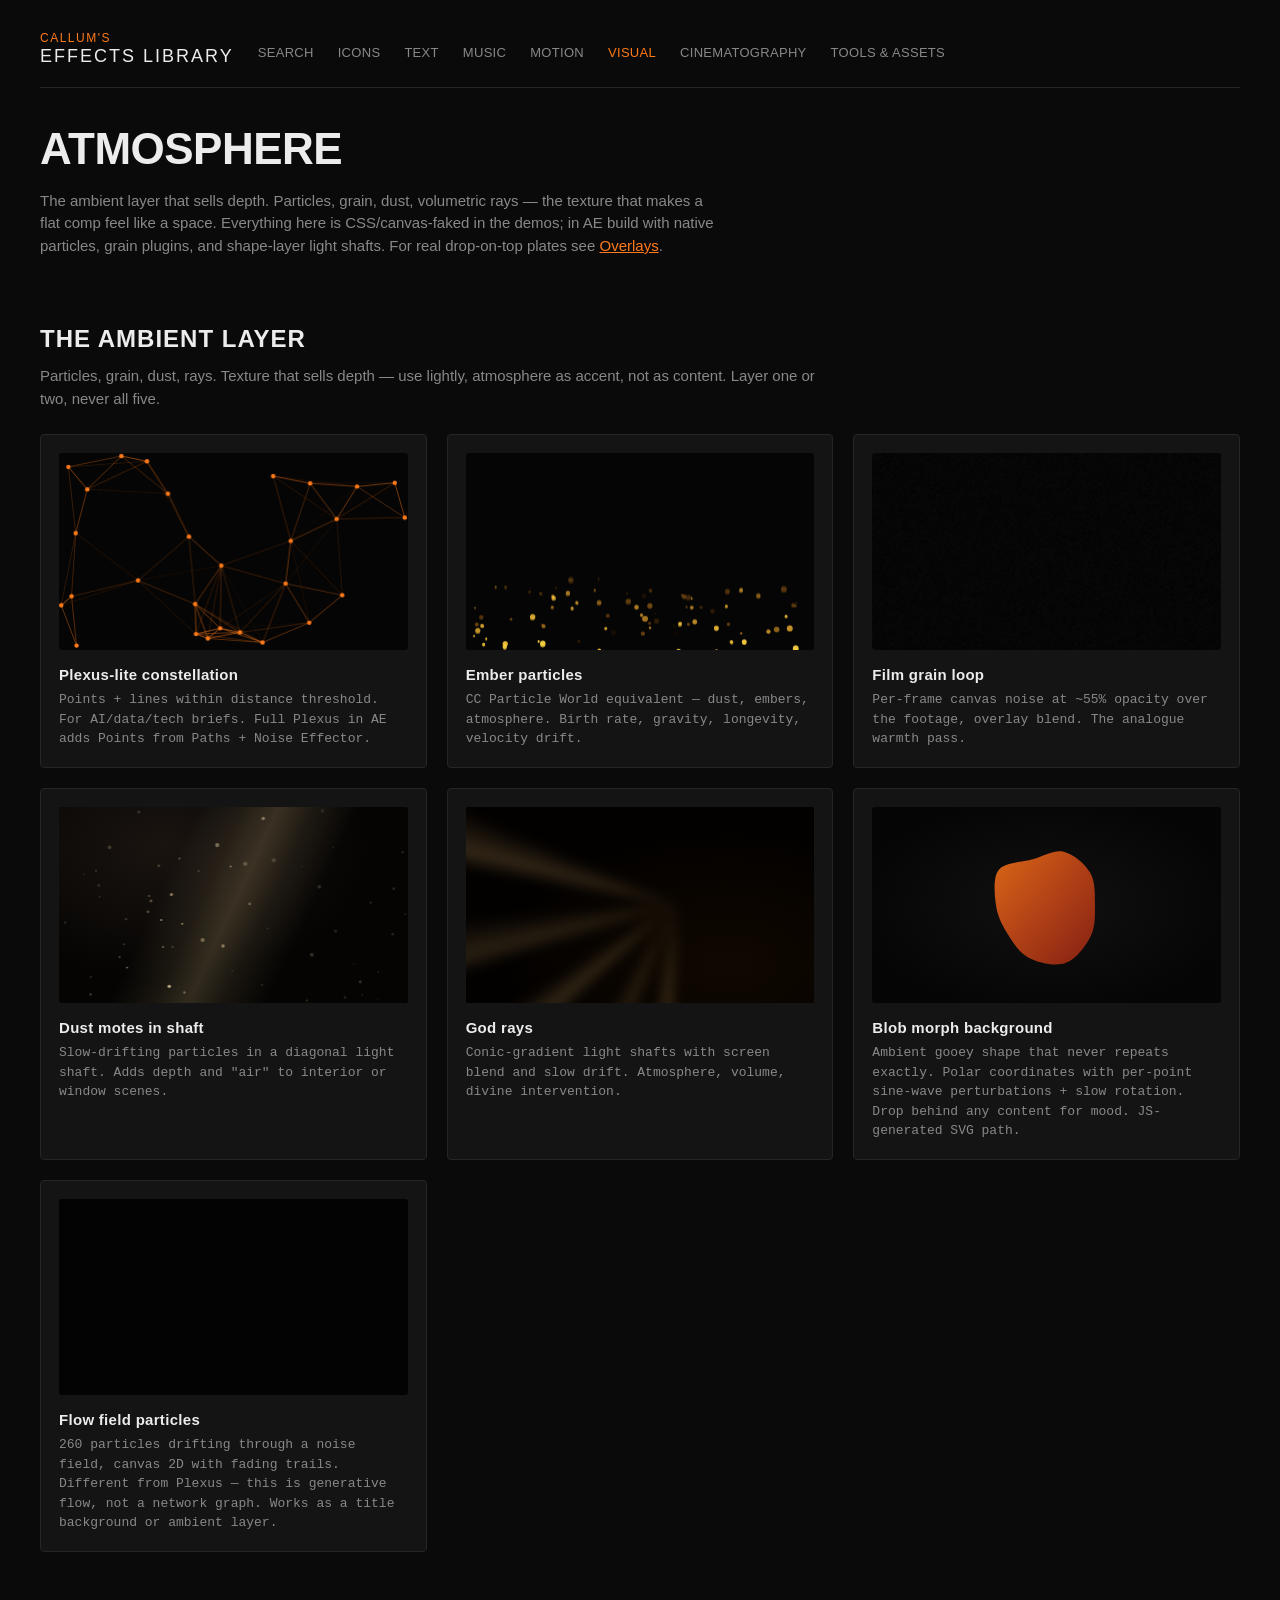
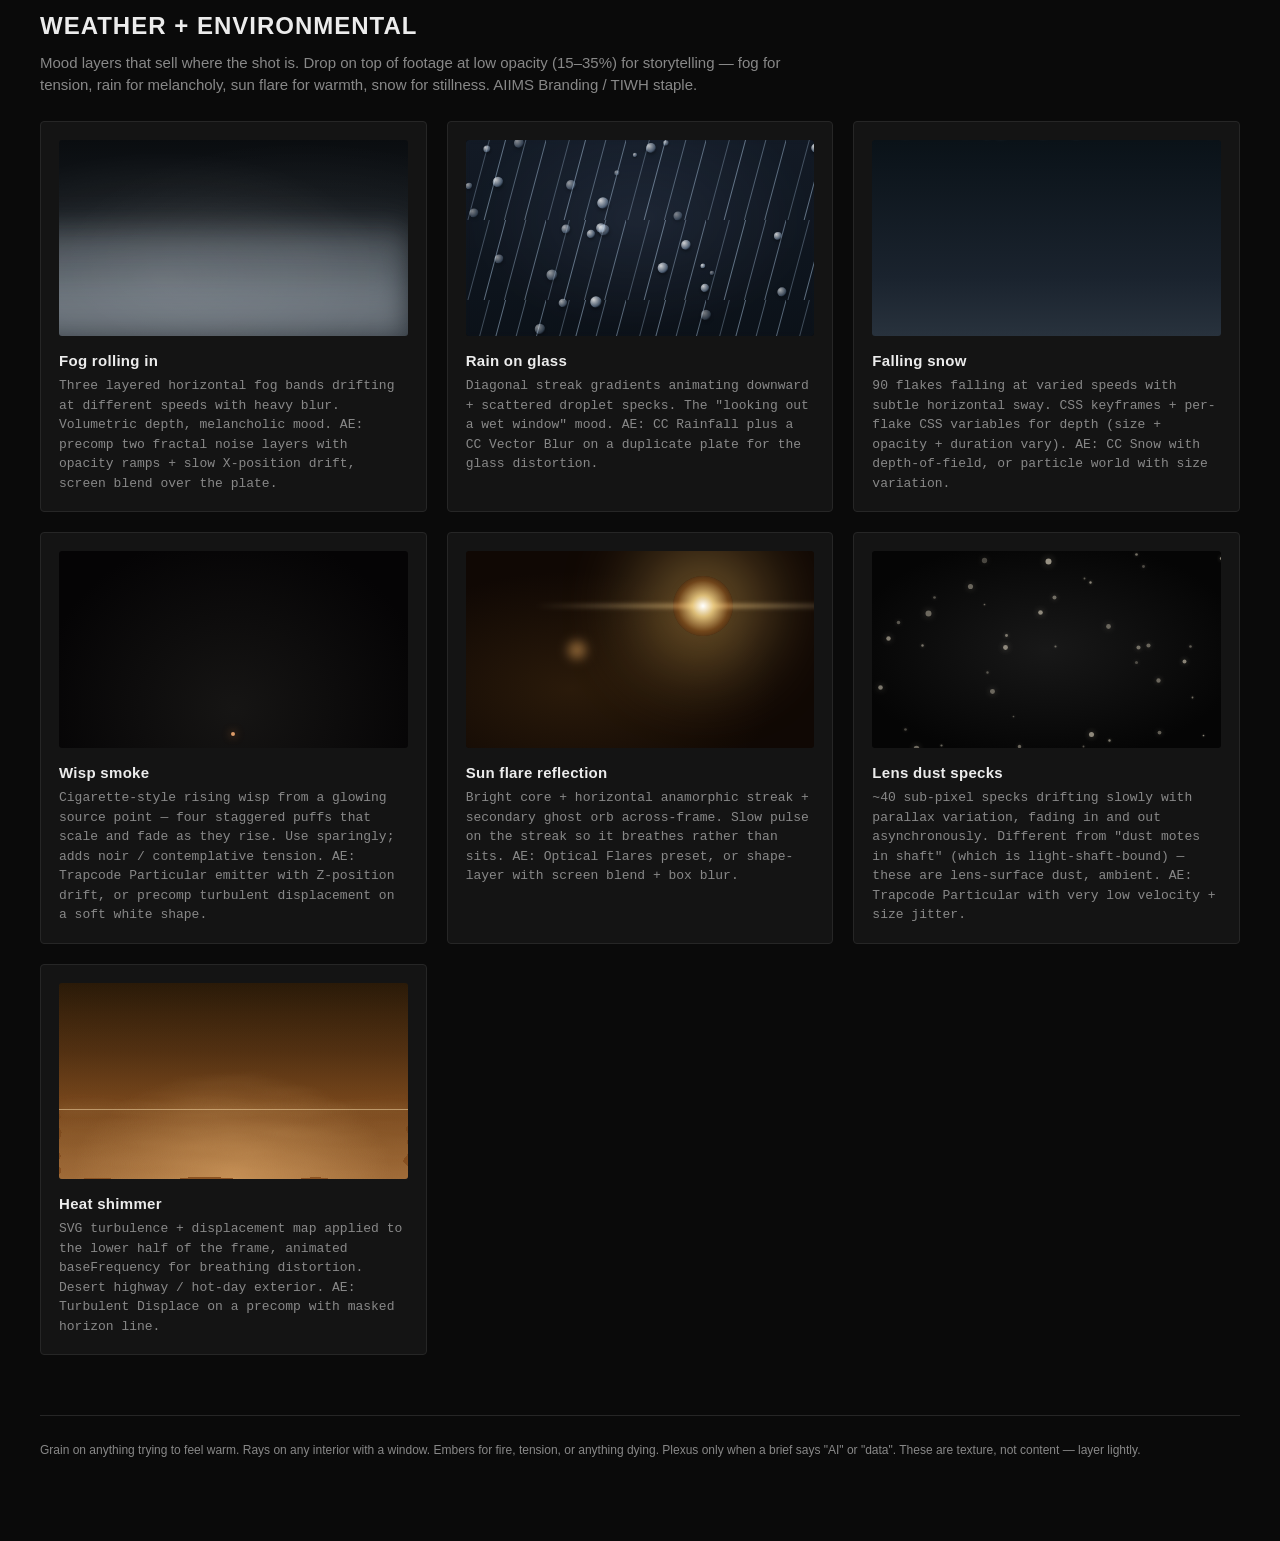
==== atmosphere.html @ 7ee7b4f2 "Initial commit: canonical reference deck HTMLs + assets for public preview" ====
<!doctype html>
<html lang="en-GB">
<head>
<meta charset="utf-8" />
<meta name="viewport" content="width=device-width, initial-scale=1" />
<title>Atmosphere · Callum's Effects Library</title>
<style>
  :root {
    --bg: #0a0a0a;
    --card: #141414;
    --border: #262626;
    --border-hover: #3a3a3a;
    --text: #ececec;
    --muted: #888;
    --accent: #ff7a1a;
    --display: 'Impact', 'Haettenschweiler', 'Arial Narrow Bold', sans-serif;
    --mono: 'SF Mono', Menlo, Consolas, monospace;
  }
  * { box-sizing: border-box; }
  html, body { margin: 0; padding: 0; background: var(--bg); color: var(--text); }
  body {
    font-family: -apple-system, BlinkMacSystemFont, 'Segoe UI', Roboto, Helvetica, Arial, sans-serif;
    font-size: 15px;
    line-height: 1.5;
    -webkit-font-smoothing: antialiased;
    padding: 32px 40px 80px;
    max-width: 1480px;
    margin: 0 auto;
  }

  .topnav {
    display: flex; align-items: flex-end; gap: 24px;
    padding-bottom: 20px; border-bottom: 1px solid var(--border);
    margin-bottom: 28px; flex-wrap: wrap;
  }
  .topnav .brand {
    font-family: var(--display); font-size: 18px;
    letter-spacing: 2px; text-transform: uppercase;
    color: var(--text); text-decoration: none; white-space: nowrap;
    display: inline-block; line-height: 1.1;
  }
  .topnav .brand .brand-top {
    display: block; font-size: 12px; letter-spacing: 1.5px;
    color: var(--accent); margin-bottom: 2px;
  }
  .topnav .brand:hover { color: var(--accent); }
  .topnav nav {
    display: flex; gap: 20px; font-size: 13px;
    letter-spacing: 0.3px; text-transform: uppercase; flex-wrap: wrap;
  }
  .topnav nav a { color: var(--muted); text-decoration: none; transition: color 120ms; }
  .topnav nav a:hover { color: var(--text); }
  .topnav nav a.current { color: var(--accent); }

  header.page-header {
    padding-bottom: 24px; margin-bottom: 40px;
  }
  header.page-header h1 {
    font-family: var(--display); font-size: 44px;
    margin: 0 0 8px; letter-spacing: -0.5px; text-transform: uppercase;
  }
  header.page-header p { margin: 0; color: var(--muted); max-width: 680px; }

  section { margin-bottom: 56px; }
  section h2 {
    font-family: var(--display); font-size: 24px;
    text-transform: uppercase; letter-spacing: 1px; margin: 0 0 8px;
  }
  section > p.intro { color: var(--muted); max-width: 780px; margin: 0 0 24px; }

  .grid {
    display: grid;
    grid-template-columns: repeat(auto-fill, minmax(340px, 1fr));
    gap: 20px;
  }
  .demo {
    background: var(--card); border: 1px solid var(--border);
    border-radius: 4px; padding: 18px;
    cursor: pointer; transition: border-color 120ms, transform 120ms;
    position: relative;
  }
  .demo:hover { border-color: var(--border-hover); }
  .demo:active { transform: translateY(1px); }
  .stage {
    aspect-ratio: 16 / 9; background: #050505; border-radius: 3px;
    position: relative; overflow: hidden; margin-bottom: 14px;
    display: flex; align-items: center; justify-content: center;
    user-select: none; -webkit-user-select: none;
  }
  .demo h3 { margin: 0 0 4px; font-size: 15px; font-weight: 600; letter-spacing: 0.3px; }
  .demo p.caption {
    margin: 0; color: var(--muted); font-size: 13px;
    font-family: var(--mono); line-height: 1.5;
  }
  .replay-hint {
    position: absolute; top: 12px; right: 14px;
    font-size: 10px; color: var(--muted); text-transform: uppercase;
    letter-spacing: 1px; opacity: 0; transition: opacity 160ms;
  }
  .replay-hint::before { content: 'hover to loop'; }
  .demo:hover .replay-hint { opacity: 1; }
  .demo:fullscreen .replay-hint {
    opacity: 0.85;
    top: 28px; right: 32px;
    font-size: 13px;
  }
  .demo:fullscreen .replay-hint::before { content: 'click to play · esc to close'; }

  /* ============================================ */
  /* Atmosphere — particles, weather, light       */
  /* ============================================ */
  .fx-plexus .stage,
  .fx-embers .stage { background: #050505; }

  .fx-plexus canvas,
  .fx-embers canvas {
    width: 100%; height: 100%;
    display: block;
  }

  /* Film grain — canvas noise loop */
  .fx-grain .stage { background: #050505; }
  .fx-grain .plate {
    position: absolute; inset: 0;
    background-image: url('images/portrait-moody.png');
    background-size: cover;
    background-position: center;
  }
  .fx-grain canvas {
    position: absolute; inset: 0;
    width: 100%; height: 100%;
    mix-blend-mode: overlay;
    opacity: 0.55;
    pointer-events: none;
  }

  /* Dust motes in shaft */
  .fx-motes .stage { background: #040404; }
  .fx-motes .plate {
    position: absolute; inset: 0;
    background: radial-gradient(ellipse at 30% 20%, #1a1410 0%, #050403 60%);
  }
  .fx-motes .shaft {
    position: absolute; inset: 0;
    background: linear-gradient(115deg,
      transparent 32%,
      rgba(255, 220, 150, 0.08) 42%,
      rgba(255, 220, 150, 0.18) 50%,
      rgba(255, 220, 150, 0.08) 58%,
      transparent 68%);
    mix-blend-mode: screen;
    pointer-events: none;
  }
  .fx-motes canvas {
    position: absolute; inset: 0;
    width: 100%; height: 100%;
    pointer-events: none;
  }

  /* God rays — rotating light shafts */
  .fx-rays .stage { background: #030303; }
  .fx-rays .plate {
    position: absolute; inset: 0;
    background:
      radial-gradient(ellipse at 75% 80%, #100800 0%, #030100 60%),
      #030100;
  }
  .fx-rays .rays {
    position: absolute;
    left: -30%; top: -60%;
    width: 180%; height: 220%;
    background: conic-gradient(from 180deg at 50% 50%,
      transparent 0deg,
      rgba(255, 200, 120, 0.22) 4deg,
      transparent 10deg,
      transparent 20deg,
      rgba(255, 200, 120, 0.14) 24deg,
      transparent 32deg,
      transparent 46deg,
      rgba(255, 200, 120, 0.20) 50deg,
      transparent 58deg,
      transparent 72deg,
      rgba(255, 200, 120, 0.16) 76deg,
      transparent 86deg,
      transparent 100deg,
      rgba(255, 200, 120, 0.20) 104deg,
      transparent 114deg,
      transparent 360deg);
    mix-blend-mode: screen;
    filter: blur(6px);
    animation: rays-drift 14s linear infinite;
    transform-origin: 50% 50%;
  }
  @keyframes rays-drift {
    0%   { transform: rotate(0deg); }
    100% { transform: rotate(6deg); }
  }

  footer {
    margin-top: 60px; padding-top: 24px;
    border-top: 1px solid var(--border);
    color: var(--muted); font-size: 12px; line-height: 1.7;
  }
  footer code { background: var(--card); padding: 1px 6px; border-radius: 2px; color: var(--accent); }

  @media (max-width: 640px) {
    body { padding: 20px 16px 60px; }
    header.page-header h1 { font-size: 32px; }
    .grid { grid-template-columns: 1fr; }
  }

  /* ============================================ */
  /* Fullscreen view — click a tile to expand     */
  /* ============================================ */
  .demo:fullscreen {
    width: 100vw; height: 100vh;
    padding: 48px 64px;
    background: var(--bg);
    border: none; border-radius: 0;
    display: flex; flex-direction: column;
    align-items: center; justify-content: center;
    gap: 32px;
    cursor: pointer;
  }
  .demo:fullscreen .stage {
    width: min(92vw, calc((100vh - 220px) * 16 / 9));
    aspect-ratio: 16 / 9;
    margin-bottom: 0;
    flex: none;
  }
  .demo:fullscreen h3 {
    font-size: 26px;
    text-align: center;
    margin: 0 0 8px;
  }
  .demo:fullscreen p.caption {
    text-align: center;
    max-width: 720px;
    font-size: 15px;
  }

  /* ============================================ */
  /* Blob morph ambient background                */
  /* ============================================ */
  .fx-blob .stage { background: radial-gradient(ellipse at center, #111 0%, #050505 80%); }
  .fx-blob .blob-svg { width: 80%; height: 80%; }
  .fx-blob .blob-fill {
    fill: url(#blobgrad);
    filter: blur(0.4px);
    animation: blob-rot 22s linear infinite;
    transform-origin: center;
  }
  @keyframes blob-rot { 0% { transform: rotate(0deg); } 100% { transform: rotate(360deg); } }

  /* ============================================ */
  /* Flow field particles                         */
  /* ============================================ */
  .fx-flow .stage { background: #030303; }
  .fx-flow canvas { width: 100%; height: 100%; display: block; }

  /* ============================================ */
  /* Weather + environmental — P2.13b expansion    */
  /* (2026-05-03)                                  */
  /* ============================================ */

  /* --- Fog rolling in ---------------------------------------- */
  .fx-fog .stage { background: linear-gradient(180deg, #0a0d10 0%, #1c2228 70%, #2a3138 100%); }
  .fx-fog .fog-plate {
    position: absolute; inset: 0;
    background:
      radial-gradient(ellipse at 30% 70%, rgba(255,255,255,0.10), transparent 65%),
      radial-gradient(ellipse at 70% 60%, rgba(255,255,255,0.06), transparent 70%);
    pointer-events: none;
  }
  .fx-fog .fog-band {
    position: absolute;
    left: -50%; right: -50%; height: 60%;
    bottom: 0;
    background: linear-gradient(180deg,
      transparent 0%,
      rgba(220, 230, 240, 0.16) 35%,
      rgba(220, 230, 240, 0.32) 65%,
      rgba(220, 230, 240, 0.40) 100%);
    filter: blur(14px);
    transform: translateX(-25%);
    pointer-events: none;
  }
  .fx-fog .fog-band.b2 {
    height: 40%;
    bottom: 18%;
    opacity: 0.55;
    background: linear-gradient(180deg,
      transparent 0%,
      rgba(180, 200, 215, 0.20) 50%,
      rgba(180, 200, 215, 0.30) 100%);
  }
  .fx-fog .fog-band.b3 {
    height: 28%;
    bottom: 38%;
    opacity: 0.32;
  }
  .fx-fog .fog-band     { animation: fog-drift  18s ease-in-out infinite alternate; }
  .fx-fog .fog-band.b2  { animation: fog-drift2 22s ease-in-out infinite alternate; }
  .fx-fog .fog-band.b3  { animation: fog-drift3 26s ease-in-out infinite alternate; }
  @keyframes fog-drift  { 0% { transform: translateX(-25%); } 100% { transform: translateX(15%); } }
  @keyframes fog-drift2 { 0% { transform: translateX( 10%); } 100% { transform: translateX(-30%); } }
  @keyframes fog-drift3 { 0% { transform: translateX(-15%); } 100% { transform: translateX(25%); } }

  /* --- Rain on glass ----------------------------------------- */
  .fx-rain .stage {
    background:
      radial-gradient(ellipse at 50% 40%, #1a1f2a 0%, #0a0d12 70%);
  }
  .fx-rain .rain-blur {
    position: absolute; inset: 0;
    background: linear-gradient(180deg, rgba(60, 90, 130, 0.18), rgba(20, 35, 50, 0.22));
    backdrop-filter: blur(2px);
    -webkit-backdrop-filter: blur(2px);
  }
  .fx-rain .streaks {
    position: absolute; inset: 0;
    background-image:
      linear-gradient(105deg, transparent 38%, rgba(180, 210, 240, 0.55) 39%, transparent 40%),
      linear-gradient(105deg, transparent 58%, rgba(180, 210, 240, 0.42) 59%, transparent 60%),
      linear-gradient(105deg, transparent 22%, rgba(180, 210, 240, 0.35) 23%, transparent 24%),
      linear-gradient(105deg, transparent 78%, rgba(180, 210, 240, 0.50) 79%, transparent 80%);
    background-size: 80px 80px;
    background-position: 0 0;
    opacity: 0.85;
    mix-blend-mode: screen;
    animation: rain-streaks 1.4s linear infinite;
  }
  @keyframes rain-streaks {
    0%   { background-position: 0 0, 25px 0, 60px 0, 95px 0; }
    100% { background-position: 80px 220px, 105px 220px, 140px 220px, 175px 220px; }
  }
  .fx-rain .droplets {
    position: absolute; inset: 0; pointer-events: none;
  }
  .fx-rain .droplets .d {
    position: absolute;
    width: 6px; height: 6px; border-radius: 50%;
    background: radial-gradient(circle at 30% 30%, rgba(255,255,255,0.85), rgba(170,200,235,0.4) 60%, transparent 75%);
    box-shadow: 0 1px 2px rgba(0,0,0,0.4);
  }

  /* --- Falling snow ------------------------------------------ */
  .fx-snow .stage {
    background: linear-gradient(180deg, #0a1218 0%, #1a232e 70%, #28323d 100%);
  }
  .fx-snow .snow-layer { position: absolute; inset: 0; pointer-events: none; }
  .fx-snow .flake {
    position: absolute; top: -6%;
    width: 6px; height: 6px; border-radius: 50%;
    background: rgba(255, 255, 255, 0.85);
    box-shadow: 0 0 4px rgba(255,255,255,0.5);
    animation: snow-fall var(--dur, 9s) linear infinite;
    animation-delay: var(--delay, 0s);
    left: var(--x, 50%);
    opacity: var(--op, 0.85);
    transform: scale(var(--sc, 1));
  }
  @keyframes snow-fall {
    0%   { transform: translate(0, -10vh) scale(var(--sc, 1)); }
    50%  { transform: translate(8px, 50vh) scale(var(--sc, 1)); }
    100% { transform: translate(-8px, 110vh) scale(var(--sc, 1)); }
  }

  /* --- Cigarette / wisp smoke -------------------------------- */
  .fx-smoke .stage {
    background: radial-gradient(ellipse at 50% 80%, #161514 0%, #050405 80%);
  }
  .fx-smoke .smoke-source {
    position: absolute;
    bottom: 6%; left: 50%;
    transform: translateX(-50%);
    width: 4px; height: 4px; border-radius: 50%;
    background: rgba(255, 180, 120, 0.85);
    box-shadow: 0 0 8px rgba(255, 140, 60, 0.7);
  }
  .fx-smoke .wisp {
    position: absolute;
    bottom: 8%; left: 50%;
    width: 28px; height: 60px;
    border-radius: 50%;
    background: radial-gradient(ellipse at 50% 60%, rgba(220, 220, 220, 0.45), rgba(220, 220, 220, 0.10) 60%, transparent 80%);
    transform-origin: 50% 100%;
    filter: blur(6px);
    opacity: 0;
  }
  .fx-smoke .wisp.w1 { animation: smoke-rise 6s ease-out infinite; }
  .fx-smoke .wisp.w2 { animation: smoke-rise 6s ease-out 1.2s infinite; }
  .fx-smoke .wisp.w3 { animation: smoke-rise 6s ease-out 2.4s infinite; }
  .fx-smoke .wisp.w4 { animation: smoke-rise 6s ease-out 3.8s infinite; }
  @keyframes smoke-rise {
    0%   { opacity: 0; transform: translate(-50%, 0) scale(0.4); }
    20%  { opacity: 0.8; transform: translate(-52%, -40px) scale(1.1); }
    50%  { opacity: 0.4; transform: translate(-44%, -120px) scale(1.9); }
    80%  { opacity: 0.12; transform: translate(-58%, -200px) scale(2.7); }
    100% { opacity: 0; transform: translate(-50%, -260px) scale(3.4); }
  }

  /* --- Sun flare reflection ---------------------------------- */
  .fx-flare .stage {
    background:
      radial-gradient(ellipse at 30% 70%, #2a1a0a 0%, #100804 60%),
      #050302;
  }
  .fx-flare .flare-core {
    position: absolute;
    top: 28%; left: 68%;
    width: 60px; height: 60px;
    border-radius: 50%;
    background: radial-gradient(circle, #fff 0%, rgba(255, 220, 140, 0.85) 25%, rgba(255, 160, 60, 0.4) 60%, transparent 100%);
    transform: translate(-50%, -50%);
    box-shadow: 0 0 80px 30px rgba(255, 200, 100, 0.45);
    animation: flare-pulse 5s ease-in-out infinite;
  }
  @keyframes flare-pulse {
    0%, 100% { transform: translate(-50%, -50%) scale(1); opacity: 0.95; }
    50%      { transform: translate(-50%, -50%) scale(1.15); opacity: 1; }
  }
  .fx-flare .flare-streak {
    position: absolute;
    top: 28%; left: 68%;
    width: 240%; height: 4px;
    background: linear-gradient(90deg, transparent 0%, rgba(255, 200, 130, 0) 30%, rgba(255, 220, 160, 0.6) 50%, rgba(255, 200, 130, 0) 70%, transparent 100%);
    transform: translate(-50%, -50%);
    filter: blur(2px);
    mix-blend-mode: screen;
    animation: flare-streak 5s ease-in-out infinite;
  }
  @keyframes flare-streak {
    0%, 100% { opacity: 0.65; transform: translate(-50%, -50%) scaleX(1); }
    50%      { opacity: 1;    transform: translate(-50%, -50%) scaleX(1.1); }
  }
  .fx-flare .flare-ghost {
    position: absolute;
    top: 50%; left: 32%;
    width: 28px; height: 28px;
    border-radius: 50%;
    background: radial-gradient(circle, rgba(255, 180, 100, 0.6), transparent 70%);
    transform: translate(-50%, -50%);
    filter: blur(4px);
    mix-blend-mode: screen;
  }

  /* --- Lens dust specks -------------------------------------- */
  .fx-dust .stage {
    background: radial-gradient(ellipse at 50% 50%, #181818 0%, #050505 80%);
  }
  .fx-dust .dust-layer { position: absolute; inset: 0; pointer-events: none; }
  .fx-dust .speck {
    position: absolute;
    width: 3px; height: 3px; border-radius: 50%;
    background: rgba(255, 245, 220, 0.65);
    box-shadow: 0 0 4px rgba(255, 245, 220, 0.4);
    top: var(--y, 50%); left: var(--x, 50%);
    animation: dust-drift var(--dur, 28s) linear infinite;
    animation-delay: var(--delay, 0s);
    opacity: var(--op, 0.7);
    transform: scale(var(--sc, 1));
  }
  @keyframes dust-drift {
    0%   { transform: translate(0, 0) scale(var(--sc, 1)); opacity: 0; }
    8%   { opacity: var(--op, 0.7); }
    50%  { transform: translate(var(--dx, 30px), var(--dy, -20px)) scale(var(--sc, 1)); }
    92%  { opacity: var(--op, 0.7); }
    100% { transform: translate(calc(var(--dx, 30px) * 2), calc(var(--dy, -20px) * 2)) scale(var(--sc, 1)); opacity: 0; }
  }

  /* --- Heat shimmer ------------------------------------------ */
  .fx-shimmer .stage {
    background:
      linear-gradient(180deg, #2a1a08 0%, #4a2c10 35%, #6e421a 60%, #8a5424 100%);
  }
  .fx-shimmer .heat-plate {
    position: absolute; inset: 0;
    background:
      radial-gradient(ellipse at 50% 100%, rgba(255, 200, 130, 0.40), transparent 65%),
      linear-gradient(180deg, rgba(255, 220, 160, 0) 30%, rgba(255, 220, 160, 0.18) 100%);
  }
  .fx-shimmer .horizon {
    position: absolute;
    bottom: 35%; left: 0; right: 0;
    height: 1px;
    background: rgba(255, 230, 180, 0.5);
    box-shadow: 0 0 8px rgba(255, 220, 140, 0.4);
  }
  .fx-shimmer .shimmer-band {
    position: absolute;
    bottom: 0; left: 0; right: 0;
    height: 60%;
    filter: url(#atm-shimmer-displace);
  }
  .fx-shimmer .ground {
    position: absolute; inset: 0;
    background:
      linear-gradient(180deg, transparent 0%, rgba(140, 80, 30, 0.35) 100%);
  }

/* === injected topnav css === */
/* Grouped-bucket topnav — dropdowns for MOTION / VISUAL / CINEMATOGRAPHY / TOOLS.
   Extends the existing .topnav base styles (which already define brand + link colours).
   Selectors scoped to .topnav nav .group — safe to inject into any page. */
.topnav nav { gap: 24px; }
.topnav nav .group { position: relative; padding-bottom: 12px; margin-bottom: -12px; }
.topnav nav .group .group-head {
  color: var(--muted); text-decoration: none; cursor: default;
  display: inline-block; padding: 4px 0;
  text-transform: uppercase; letter-spacing: 0.3px;
  font-weight: 500;
}
.topnav nav .group a.group-head { cursor: pointer; }
.topnav nav .group:hover .group-head,
.topnav nav .group:focus-within .group-head { color: var(--text); }
.topnav nav .group.current .group-head { color: var(--accent); }
/* Invisible bridge — covers the gap between group-head and dropdown so hover doesn't drop. */
.topnav nav .group::after {
  content: ''; position: absolute;
  top: 100%; left: -16px; right: -16px;
  height: 14px;
  pointer-events: auto;
}
.topnav nav .group .dropdown {
  position: absolute; top: calc(100% + 8px); left: -8px;
  background: var(--card); border: 1px solid var(--border);
  border-radius: 4px; padding: 6px 0;
  display: none; flex-direction: column; min-width: 180px;
  z-index: 100;
  box-shadow: 0 10px 30px rgba(0, 0, 0, 0.5);
}
.topnav nav .group:hover .dropdown,
.topnav nav .group:focus-within .dropdown { display: flex; }
/* Small buffer above the first dropdown item so the mouse can land softly. */
.topnav nav .group .dropdown::before {
  content: ''; position: absolute; top: -10px; left: 0; right: 0; height: 10px;
}
.topnav nav .group .dropdown a {
  padding: 8px 16px; color: var(--muted); text-decoration: none;
  transition: color 120ms, background 120ms;
  font-size: 12px; text-transform: uppercase; letter-spacing: 0.3px;
  white-space: nowrap;
}
.topnav nav .group .dropdown a:hover { color: var(--text); background: rgba(255, 122, 26, 0.06); }
.topnav nav .group .dropdown a.current { color: var(--accent); }
/* === end injected topnav css === */
</style>

  <script src="lib/lazy-media.js"></script>
  <script src="lib/favorites.js"></script>
  <script src="_solo.js" defer></script>
</head>
<body>

<div class="topnav">
  <a href="index.html" class="brand"><span class="brand-top">Callum's</span>Effects Library</a>
  <nav>
    <div class="group" data-group="search">
      <a href="search.html" class="group-head">Search</a>
    </div>

    <div class="group" data-group="icons">
      <a href="icons.html" class="group-head">Icons</a>
    </div>

    <div class="group" data-group="text">
      <a href="text.html" class="group-head">Text</a>
      <div class="dropdown">
        <a href="text.html" data-page="text">Text</a>
        <a href="lower-thirds.html" data-page="lower-thirds">Lower thirds</a>
        <a href="captions.html" data-page="captions">Captions</a>
      </div>
    </div>

    <div class="group" data-group="music">
      <a href="music.html" class="group-head">Music</a>
    </div>

    <div class="group" data-group="motion">
      <span class="group-head">Motion</span>
      <div class="dropdown">
        <a href="entrances.html" data-page="entrances">Entrances &amp; exits</a>
        <a href="mograph.html" data-page="mograph">Mograph</a>
        <a href="beats.html" data-page="beats">Beats</a>
        <a href="shapes.html" data-page="shapes">Shapes</a>
        <a href="logos.html" data-page="logos">Logos</a>
        <a href="ease-curves.html" data-page="ease-curves">Ease curves</a>
        <a href="speedometer.html" data-page="speedometer">Speedometer</a>
        <a href="scribbles.html" data-page="scribbles">Scribbles</a>
      </div>
    </div>

    <div class="group current" data-group="visual">
      <span class="group-head">Visual</span>
      <div class="dropdown">
        <a href="colours.html" data-page="colours">Colours</a>
        <a href="atmosphere.html" class="current" data-page="atmosphere">Atmosphere</a>
        <a href="overlays.html" data-page="overlays">Overlays</a>
        <a href="glitch.html" data-page="glitch">Glitch</a>
      </div>
    </div>

    <div class="group" data-group="cinematography">
      <span class="group-head">Cinematography</span>
      <div class="dropdown">
        <a href="camera-moves.html" data-page="camera-moves">Camera moves</a>
        <a href="transitions.html" data-page="transitions">Transitions</a>
        <a href="lens.html" data-page="lens">Lens</a>
      </div>
    </div>

    <div class="group" data-group="tools">
      <span class="group-head">Tools &amp; assets</span>
      <div class="dropdown">
        <a href="common-sfx.html" data-page="common-sfx">Common SFX</a>
        <a href="sound-fx.html" data-page="sound-fx">Sound FX (AI)</a>
        <a href="ai-toolchain.html" data-page="ai-toolchain">AI toolchain</a>
        <a href="templates.html" data-page="templates">Templates</a>
        <a href="shared-library/browser.html" data-page="browser">Shared library</a>
        <a href="shared-library/Mograph/preview.html" data-page="mograph-preview">Mograph preview</a>
        <a href="shared-library/Greenscreen/index.html" data-page="greenscreen">Greenscreen templates</a>
        <a href="file:///D:/AIIMS/LIGHT%20LEAKS/index.html" data-page="light-leaks-d">Light leaks (D:)</a>
      </div>
    </div>
  </nav>
</div>

<header class="page-header">
  <h1>Atmosphere</h1>
  <p>The ambient layer that sells depth. Particles, grain, dust, volumetric rays — the texture that makes a flat comp feel like a space. Everything here is CSS/canvas-faked in the demos; in AE build with native particles, grain plugins, and shape-layer light shafts. For real drop-on-top plates see <a href="overlays.html" style="color: var(--accent);">Overlays</a>.</p>
</header>

<section>
  <h2>The ambient layer</h2>
  <p class="intro">Particles, grain, dust, rays. Texture that sells depth — use lightly, atmosphere as accent, not as content. Layer one or two, never all five.</p>
  <div class="grid">

    <div class="demo fx-plexus" id="plexus-lite-constellation">
      <span class="replay-hint"></span>
      <div class="stage"><canvas id="plexus-canvas"></canvas></div>
      <h3>Plexus-lite constellation</h3>
      <p class="caption">Points + lines within distance threshold. For AI/data/tech briefs. Full Plexus in AE adds Points from Paths + Noise Effector.</p>
    </div>

    <div class="demo fx-embers" id="ember-particles">
      <span class="replay-hint"></span>
      <div class="stage"><canvas id="embers-canvas"></canvas></div>
      <h3>Ember particles</h3>
      <p class="caption">CC Particle World equivalent — dust, embers, atmosphere. Birth rate, gravity, longevity, velocity drift.</p>
    </div>

    <div class="demo fx-grain" id="grain">
      <span class="replay-hint"></span>
      <div class="stage">
        <div class="plate"></div>
        <canvas id="grain-canvas"></canvas>
      </div>
      <h3>Film grain loop</h3>
      <p class="caption">Per-frame canvas noise at ~55% opacity over the footage, overlay blend. The analogue warmth pass.</p>
    </div>

    <div class="demo fx-motes" id="dust-motes-in-shaft">
      <span class="replay-hint"></span>
      <div class="stage">
        <div class="plate"></div>
        <div class="shaft"></div>
        <canvas id="motes-canvas"></canvas>
      </div>
      <h3>Dust motes in shaft</h3>
      <p class="caption">Slow-drifting particles in a diagonal light shaft. Adds depth and "air" to interior or window scenes.</p>
    </div>

    <div class="demo fx-rays" id="god-rays">
      <span class="replay-hint"></span>
      <div class="stage">
        <div class="plate"></div>
        <div class="rays"></div>
      </div>
      <h3>God rays</h3>
      <p class="caption">Conic-gradient light shafts with screen blend and slow drift. Atmosphere, volume, divine intervention.</p>
    </div>

    <div class="demo fx-blob" id="blob-morph-background">
      <span class="replay-hint"></span>
      <div class="stage">
        <svg class="blob-svg" viewBox="0 0 200 200">
          <defs>
            <linearGradient id="blobgrad" x1="0%" y1="0%" x2="100%" y2="100%">
              <stop offset="0%" stop-color="#ff7a1a" stop-opacity="0.85"/>
              <stop offset="100%" stop-color="#ff3a1a" stop-opacity="0.5"/>
            </linearGradient>
          </defs>
          <path class="blob-fill" id="blob-path" d=""/>
        </svg>
      </div>
      <h3>Blob morph background</h3>
      <p class="caption">Ambient gooey shape that never repeats exactly. Polar coordinates with per-point sine-wave perturbations + slow rotation. Drop behind any content for mood. JS-generated SVG path.</p>
    </div>

    <div class="demo fx-flow" id="flow-field-particles">
      <span class="replay-hint"></span>
      <div class="stage"><canvas id="flow-canvas"></canvas></div>
      <h3>Flow field particles</h3>
      <p class="caption">260 particles drifting through a noise field, canvas 2D with fading trails. Different from Plexus — this is generative flow, not a network graph. Works as a title background or ambient layer.</p>
    </div>

  </div>
</section>

<section>
  <h2>Weather + environmental</h2>
  <p class="intro">Mood layers that sell where the shot is. Drop on top of footage at low opacity (15–35%) for storytelling — fog for tension, rain for melancholy, sun flare for warmth, snow for stillness. AIIMS Branding / TIWH staple.</p>
  <div class="grid">

    <div class="demo fx-fog" id="fog-rolling-in">
      <span class="replay-hint"></span>
      <div class="stage">
        <div class="fog-plate"></div>
        <div class="fog-band b3"></div>
        <div class="fog-band b2"></div>
        <div class="fog-band"></div>
      </div>
      <h3>Fog rolling in</h3>
      <p class="caption">Three layered horizontal fog bands drifting at different speeds with heavy blur. Volumetric depth, melancholic mood. AE: precomp two fractal noise layers with opacity ramps + slow X-position drift, screen blend over the plate.</p>
    </div>

    <div class="demo fx-rain" id="rain-on-glass">
      <span class="replay-hint"></span>
      <div class="stage">
        <div class="rain-blur"></div>
        <div class="streaks"></div>
        <div class="droplets" id="rain-droplets"></div>
      </div>
      <h3>Rain on glass</h3>
      <p class="caption">Diagonal streak gradients animating downward + scattered droplet specks. The "looking out a wet window" mood. AE: CC Rainfall plus a CC Vector Blur on a duplicate plate for the glass distortion.</p>
    </div>

    <div class="demo fx-snow" id="falling-snow">
      <span class="replay-hint"></span>
      <div class="stage">
        <div class="snow-layer" id="snow-layer"></div>
      </div>
      <h3>Falling snow</h3>
      <p class="caption">90 flakes falling at varied speeds with subtle horizontal sway. CSS keyframes + per-flake CSS variables for depth (size + opacity + duration vary). AE: CC Snow with depth-of-field, or particle world with size variation.</p>
    </div>

    <div class="demo fx-smoke" id="wisp-smoke">
      <span class="replay-hint"></span>
      <div class="stage">
        <div class="smoke-source"></div>
        <div class="wisp w1"></div>
        <div class="wisp w2"></div>
        <div class="wisp w3"></div>
        <div class="wisp w4"></div>
      </div>
      <h3>Wisp smoke</h3>
      <p class="caption">Cigarette-style rising wisp from a glowing source point — four staggered puffs that scale and fade as they rise. Use sparingly; adds noir / contemplative tension. AE: Trapcode Particular emitter with Z-position drift, or precomp turbulent displacement on a soft white shape.</p>
    </div>

    <div class="demo fx-flare" id="sun-flare-reflection">
      <span class="replay-hint"></span>
      <div class="stage">
        <div class="flare-streak"></div>
        <div class="flare-core"></div>
        <div class="flare-ghost"></div>
      </div>
      <h3>Sun flare reflection</h3>
      <p class="caption">Bright core + horizontal anamorphic streak + secondary ghost orb across-frame. Slow pulse on the streak so it breathes rather than sits. AE: Optical Flares preset, or shape-layer with screen blend + box blur.</p>
    </div>

    <div class="demo fx-dust" id="lens-dust">
      <span class="replay-hint"></span>
      <div class="stage">
        <div class="dust-layer" id="dust-layer"></div>
      </div>
      <h3>Lens dust specks</h3>
      <p class="caption">~40 sub-pixel specks drifting slowly with parallax variation, fading in and out asynchronously. Different from "dust motes in shaft" (which is light-shaft-bound) — these are lens-surface dust, ambient. AE: Trapcode Particular with very low velocity + size jitter.</p>
    </div>

    <div class="demo fx-shimmer" id="heat-shimmer">
      <span class="replay-hint"></span>
      <div class="stage">
        <svg width="0" height="0" style="position:absolute" aria-hidden="true">
          <defs>
            <filter id="atm-shimmer-displace" x="-20%" y="-20%" width="140%" height="140%">
              <feTurbulence type="fractalNoise" baseFrequency="0.012 0.06" numOctaves="2" seed="3" result="noise">
                <animate attributeName="baseFrequency" dur="6s" values="0.012 0.06; 0.018 0.08; 0.012 0.06" repeatCount="indefinite" />
              </feTurbulence>
              <feDisplacementMap in="SourceGraphic" in2="noise" scale="14" xChannelSelector="R" yChannelSelector="G" />
            </filter>
          </defs>
        </svg>
        <div class="ground"></div>
        <div class="horizon"></div>
        <div class="shimmer-band">
          <div class="heat-plate"></div>
        </div>
      </div>
      <h3>Heat shimmer</h3>
      <p class="caption">SVG turbulence + displacement map applied to the lower half of the frame, animated baseFrequency for breathing distortion. Desert highway / hot-day exterior. AE: Turbulent Displace on a precomp with masked horizon line.</p>
    </div>

  </div>
</section>

<footer>
  Grain on anything trying to feel warm. Rays on any interior with a window. Embers for fire, tension, or anything dying. Plexus only when a brief says "AI" or "data". These are texture, not content — layer lightly.
</footer>

<script>
  function retrigger(el) {
    el.classList.remove('playing');
    void el.offsetWidth;
    el.classList.add('playing');
  }

  function parseTime(s) {
    s = (s || '').trim();
    if (!s || s === '0s') return 0;
    if (s.endsWith('ms')) return parseFloat(s);
    if (s.endsWith('s'))  return parseFloat(s) * 1000;
    return 0;
  }
  function maxAnimationMs(root) {
    let max = 0;
    const nodes = [root, ...root.querySelectorAll('*')];
    nodes.forEach(el => {
      const cs = getComputedStyle(el);
      if (!cs.animationName || cs.animationName === 'none') return;
      const names = cs.animationName.split(',');
      const durs  = cs.animationDuration.split(',');
      const dels  = cs.animationDelay.split(',');
      for (let i = 0; i < names.length; i++) {
        if (names[i].trim() === 'none') continue;
        const total = parseTime(durs[i] || durs[0]) + parseTime(dels[i] || dels[0]);
        if (total > max) max = total;
      }
    });
    return max;
  }

  const cycleCache = new WeakMap();
  function cycleFor(demo) {
    if (cycleCache.has(demo)) return cycleCache.get(demo);
    const hadPlaying = demo.classList.contains('playing');
    if (!hadPlaying) demo.classList.add('playing');
    void demo.offsetWidth;
    const ms = Math.max(900, maxAnimationMs(demo) + 400);
    if (!hadPlaying) demo.classList.remove('playing');
    cycleCache.set(demo, ms);
    return ms;
  }

  const hoverLoops = new WeakMap();
  function startHoverLoop(demo) {
    stopHoverLoop(demo);
    retrigger(demo);
    const cycle = cycleFor(demo);
    const id = setInterval(() => retrigger(demo), cycle);
    hoverLoops.set(demo, id);
  }
  function stopHoverLoop(demo) {
    const id = hoverLoops.get(demo);
    if (id) { clearInterval(id); hoverLoops.delete(demo); }
  }

  document.querySelectorAll('.demo').forEach(demo => {
    demo.addEventListener('mouseenter', () => {
      if (document.fullscreenElement) return;
      startHoverLoop(demo);
    });
    demo.addEventListener('mouseleave', () => stopHoverLoop(demo));

    demo.addEventListener('click', () => {
      if (document.fullscreenElement === demo) {
        retrigger(demo);
        return;
      }
      stopHoverLoop(demo);
      if (document.fullscreenElement) document.exitFullscreen();
      const after = () => retrigger(demo);
      const p = demo.requestFullscreen();
      if (p && p.then) p.then(after).catch(after); else after();
    });
  });

  document.addEventListener('fullscreenchange', () => {
    if (!document.fullscreenElement) {
      document.querySelectorAll('.demo:hover').forEach(startHoverLoop);
    }
  });

  window.addEventListener('load', () => {
    document.querySelectorAll('.demo').forEach((demo, i) => {
      setTimeout(() => retrigger(demo), 500 + i * 160);
    });
  });

  // Plexus canvas — constellation network
  (function initPlexus() {
    const canvas = document.getElementById('plexus-canvas');
    if (!canvas) return;
    const ctx = canvas.getContext('2d');
    const DPR = window.devicePixelRatio || 1;

    function resize() {
      const rect = canvas.getBoundingClientRect();
      canvas.width = rect.width * DPR;
      canvas.height = rect.height * DPR;
      ctx.setTransform(DPR, 0, 0, DPR, 0, 0);
    }
    resize();
    window.addEventListener('resize', resize);

    const N = 28;
    const THRESHOLD = 95;
    let dots = [];
    function seed() {
      const rect = canvas.getBoundingClientRect();
      dots = [];
      for (let i = 0; i < N; i++) {
        dots.push({
          x: Math.random() * rect.width,
          y: Math.random() * rect.height,
          vx: (Math.random() - 0.5) * 0.45,
          vy: (Math.random() - 0.5) * 0.45
        });
      }
    }
    seed();
    window.addEventListener('resize', seed);

    function tick() {
      if (window.LazyMedia && !LazyMedia.isVisible(canvas)) { requestAnimationFrame(tick); return; }
      const rect = canvas.getBoundingClientRect();
      const w = rect.width, h = rect.height;
      ctx.clearRect(0, 0, w, h);

      for (const d of dots) {
        d.x += d.vx;
        d.y += d.vy;
        if (d.x < 0 || d.x > w) d.vx *= -1;
        if (d.y < 0 || d.y > h) d.vy *= -1;
      }

      ctx.lineWidth = 1;
      for (let i = 0; i < N; i++) {
        for (let j = i + 1; j < N; j++) {
          const dx = dots[i].x - dots[j].x;
          const dy = dots[i].y - dots[j].y;
          const dist = Math.sqrt(dx * dx + dy * dy);
          if (dist < THRESHOLD) {
            const alpha = (1 - dist / THRESHOLD) * 0.75;
            ctx.strokeStyle = `rgba(255, 122, 26, ${alpha})`;
            ctx.beginPath();
            ctx.moveTo(dots[i].x, dots[i].y);
            ctx.lineTo(dots[j].x, dots[j].y);
            ctx.stroke();
          }
        }
      }

      ctx.fillStyle = '#ff7a1a';
      for (const d of dots) {
        ctx.beginPath();
        ctx.arc(d.x, d.y, 2.2, 0, Math.PI * 2);
        ctx.fill();
      }

      requestAnimationFrame(tick);
    }
    tick();
  })();

  // Embers canvas — rising particles
  (function initEmbers() {
    const canvas = document.getElementById('embers-canvas');
    if (!canvas) return;
    const ctx = canvas.getContext('2d');
    const DPR = window.devicePixelRatio || 1;

    function resize() {
      const rect = canvas.getBoundingClientRect();
      canvas.width = rect.width * DPR;
      canvas.height = rect.height * DPR;
      ctx.setTransform(DPR, 0, 0, DPR, 0, 0);
    }
    resize();
    window.addEventListener('resize', resize);

    const N = 90;
    const particles = [];
    function spawn() {
      const rect = canvas.getBoundingClientRect();
      return {
        x: Math.random() * rect.width,
        y: rect.height + Math.random() * 20,
        vx: (Math.random() - 0.5) * 0.4,
        vy: -0.6 - Math.random() * 1.0,
        life: 0,
        maxLife: 80 + Math.random() * 100,
        size: 0.8 + Math.random() * 2.2
      };
    }
    for (let i = 0; i < N; i++) {
      const p = spawn();
      p.life = Math.random() * p.maxLife;
      particles.push(p);
    }

    function tick() {
      if (window.LazyMedia && !LazyMedia.isVisible(canvas)) { requestAnimationFrame(tick); return; }
      const rect = canvas.getBoundingClientRect();
      ctx.fillStyle = 'rgba(5, 5, 5, 0.22)';
      ctx.fillRect(0, 0, rect.width, rect.height);

      for (let i = 0; i < particles.length; i++) {
        const p = particles[i];
        p.x += p.vx;
        p.y += p.vy;
        p.life++;
        const t = p.life / p.maxLife;
        const alpha = Math.max(0, 1 - t) * 0.9;
        const r = 255;
        const g = Math.floor(140 + 80 * (1 - t));
        const b = Math.floor(30 + 40 * (1 - t));
        ctx.fillStyle = `rgba(${r}, ${g}, ${b}, ${alpha})`;
        ctx.beginPath();
        ctx.arc(p.x, p.y, p.size, 0, Math.PI * 2);
        ctx.fill();
        if (p.life > p.maxLife || p.y < -10) {
          particles[i] = spawn();
        }
      }
      requestAnimationFrame(tick);
    }
    tick();
  })();

  // Film grain — canvas noise, redrawn every frame
  (function initGrain() {
    const canvas = document.getElementById('grain-canvas');
    if (!canvas) return;
    const ctx = canvas.getContext('2d');
    const W = 240, H = 135;
    canvas.width = W;
    canvas.height = H;
    const img = ctx.createImageData(W, H);

    function tick() {
      if (window.LazyMedia && !LazyMedia.isVisible(canvas)) { requestAnimationFrame(tick); return; }
      const d = img.data;
      for (let i = 0; i < d.length; i += 4) {
        const v = (Math.random() * 255) | 0;
        d[i] = v;
        d[i + 1] = v;
        d[i + 2] = v;
        d[i + 3] = 255;
      }
      ctx.putImageData(img, 0, 0);
      requestAnimationFrame(tick);
    }
    tick();
  })();

  // Dust motes — slow-drifting particles that brighten inside the shaft
  (function initMotes() {
    const canvas = document.getElementById('motes-canvas');
    if (!canvas) return;
    const ctx = canvas.getContext('2d');
    const DPR = window.devicePixelRatio || 1;

    function resize() {
      const rect = canvas.getBoundingClientRect();
      canvas.width = rect.width * DPR;
      canvas.height = rect.height * DPR;
      ctx.setTransform(DPR, 0, 0, DPR, 0, 0);
    }
    resize();
    window.addEventListener('resize', resize);

    const N = 55;
    const motes = [];
    function spawn(rect) {
      return {
        x: Math.random() * rect.width,
        y: Math.random() * rect.height,
        vx: -0.08 - Math.random() * 0.12,
        vy:  0.05 + Math.random() * 0.10,
        size: 0.6 + Math.random() * 1.5,
        base: 0.3 + Math.random() * 0.5
      };
    }
    function init() {
      const rect = canvas.getBoundingClientRect();
      motes.length = 0;
      for (let i = 0; i < N; i++) motes.push(spawn(rect));
    }
    init();
    window.addEventListener('resize', init);

    function shaftMul(x, y, w, h) {
      const ax = 0.55 * w, ay = 0;
      const bx = 0.25 * w, by = h;
      const dx = bx - ax, dy = by - ay;
      const len = Math.sqrt(dx * dx + dy * dy);
      const d = Math.abs(((x - ax) * dy - (y - ay) * dx) / len);
      const falloff = Math.max(0, 1 - d / (0.18 * w));
      return falloff;
    }

    function tick() {
      if (window.LazyMedia && !LazyMedia.isVisible(canvas)) { requestAnimationFrame(tick); return; }
      const rect = canvas.getBoundingClientRect();
      const w = rect.width, h = rect.height;
      ctx.clearRect(0, 0, w, h);

      for (let i = 0; i < motes.length; i++) {
        const m = motes[i];
        m.x += m.vx;
        m.y += m.vy;
        if (m.x < -10 || m.y > h + 10) {
          motes[i] = spawn(rect);
          motes[i].x = w + 5;
          motes[i].y = -5 + Math.random() * 10;
          continue;
        }
        const glow = shaftMul(m.x, m.y, w, h);
        const alpha = m.base * (0.25 + 0.85 * glow);
        ctx.fillStyle = `rgba(255, 230, 180, ${alpha.toFixed(3)})`;
        ctx.beginPath();
        ctx.arc(m.x, m.y, m.size, 0, Math.PI * 2);
        ctx.fill();
      }
      requestAnimationFrame(tick);
    }
    tick();
  })();

  // Blob morph ambient background — organic SVG path driven by sine perturbations
  (function () {
    const path = document.getElementById('blob-path');
    if (!path) return;
    const points = 10;
    const cx = 100, cy = 100, baseR = 70;
    const seeds = Array.from({length: points}, () => ({
      amp: 4 + Math.random() * 10,
      freq: 0.3 + Math.random() * 0.5,
      phase: Math.random() * Math.PI * 2,
    }));
    function buildPath(t) {
      const pts = [];
      for (let i = 0; i < points; i++) {
        const angle = (i / points) * Math.PI * 2;
        const s = seeds[i];
        const r = baseR + s.amp * Math.sin(t * s.freq + s.phase);
        pts.push([cx + Math.cos(angle) * r, cy + Math.sin(angle) * r]);
      }
      const n = pts.length;
      let d = 'M ' + pts[0][0].toFixed(2) + ' ' + pts[0][1].toFixed(2);
      for (let i = 0; i < n; i++) {
        const p0 = pts[(i - 1 + n) % n];
        const p1 = pts[i];
        const p2 = pts[(i + 1) % n];
        const p3 = pts[(i + 2) % n];
        const cp1x = p1[0] + (p2[0] - p0[0]) / 6;
        const cp1y = p1[1] + (p2[1] - p0[1]) / 6;
        const cp2x = p2[0] - (p3[0] - p1[0]) / 6;
        const cp2y = p2[1] - (p3[1] - p1[1]) / 6;
        d += ' C ' + cp1x.toFixed(2) + ' ' + cp1y.toFixed(2)
           + ', ' + cp2x.toFixed(2) + ' ' + cp2y.toFixed(2)
           + ', ' + p2[0].toFixed(2) + ' ' + p2[1].toFixed(2);
      }
      return d + ' Z';
    }
    let startTime = null;
    function frame(ts) {
      if (!startTime) startTime = ts;
      path.setAttribute('d', buildPath((ts - startTime) / 1000));
      requestAnimationFrame(frame);
    }
    requestAnimationFrame(frame);
  })();

  // Flow field particles — canvas 2D with fading trails
  (function () {
    const canvas = document.getElementById('flow-canvas');
    if (!canvas) return;
    const ctx = canvas.getContext('2d');
    let w, h;
    function resize() {
      const dpr = window.devicePixelRatio || 1;
      const rect = canvas.getBoundingClientRect();
      canvas.width = rect.width * dpr;
      canvas.height = rect.height * dpr;
      ctx.setTransform(dpr, 0, 0, dpr, 0, 0);
      w = rect.width; h = rect.height;
    }
    resize();
    window.addEventListener('resize', resize);
    function noise(x, y, t) {
      return (
        Math.sin(x * 0.012 + t * 0.0003) +
        Math.sin(y * 0.014 + t * 0.00025) +
        Math.sin((x + y) * 0.008 + t * 0.0002)
      ) / 3;
    }
    const N = 260;
    const parts = Array.from({length: N}, () => ({
      x: Math.random() * w, y: Math.random() * h,
      hue: 20 + Math.random() * 30,
    }));
    let t = 0;
    function loop() {
      if (window.LazyMedia && !LazyMedia.isVisible(canvas)) { requestAnimationFrame(loop); return; }
      t += 16;
      ctx.fillStyle = 'rgba(3, 3, 3, 0.08)';
      ctx.fillRect(0, 0, w, h);
      for (const p of parts) {
        const n = noise(p.x, p.y, t);
        const angle = n * Math.PI * 2;
        p.x += Math.cos(angle) * 0.8;
        p.y += Math.sin(angle) * 0.8;
        if (p.x < 0 || p.x > w || p.y < 0 || p.y > h) {
          p.x = Math.random() * w; p.y = Math.random() * h;
        }
        ctx.fillStyle = 'hsla(' + p.hue + ', 85%, 60%, 0.6)';
        ctx.fillRect(p.x, p.y, 1.2, 1.2);
      }
      requestAnimationFrame(loop);
    }
    loop();
  })();

  // ================================================
  // P2.13b weather / environmental builders
  // ================================================

  // Falling snow — spawn 90 flakes with random size / dur / delay
  (function buildSnow() {
    const host = document.getElementById('snow-layer');
    if (!host) return;
    const COUNT = 90;
    for (let i = 0; i < COUNT; i++) {
      const f = document.createElement('div');
      f.className = 'flake';
      const sc = 0.4 + Math.random() * 1.2;
      f.style.setProperty('--x', (Math.random() * 100) + '%');
      f.style.setProperty('--sc', sc.toFixed(2));
      f.style.setProperty('--op', (0.4 + Math.random() * 0.6).toFixed(2));
      f.style.setProperty('--dur', (5 + Math.random() * 10).toFixed(1) + 's');
      f.style.setProperty('--delay', (-Math.random() * 12).toFixed(1) + 's');
      host.appendChild(f);
    }
  })();

  // Lens dust — spawn ~40 specks with random parallax drift
  (function buildDust() {
    const host = document.getElementById('dust-layer');
    if (!host) return;
    const COUNT = 40;
    for (let i = 0; i < COUNT; i++) {
      const s = document.createElement('div');
      s.className = 'speck';
      const sc = 0.5 + Math.random() * 1.5;
      const dx = (Math.random() - 0.5) * 80;
      const dy = (Math.random() - 0.5) * 80;
      s.style.setProperty('--x', (Math.random() * 100) + '%');
      s.style.setProperty('--y', (Math.random() * 100) + '%');
      s.style.setProperty('--dx', dx.toFixed(1) + 'px');
      s.style.setProperty('--dy', dy.toFixed(1) + 'px');
      s.style.setProperty('--sc', sc.toFixed(2));
      s.style.setProperty('--op', (0.4 + Math.random() * 0.5).toFixed(2));
      s.style.setProperty('--dur', (18 + Math.random() * 22).toFixed(0) + 's');
      s.style.setProperty('--delay', (-Math.random() * 30).toFixed(1) + 's');
      host.appendChild(s);
    }
  })();

  // Rain on glass — sprinkle ~30 droplet circles at random positions
  (function buildRain() {
    const host = document.getElementById('rain-droplets');
    if (!host) return;
    const COUNT = 30;
    for (let i = 0; i < COUNT; i++) {
      const d = document.createElement('div');
      d.className = 'd';
      const sc = 0.6 + Math.random() * 1.4;
      d.style.left = (Math.random() * 100).toFixed(1) + '%';
      d.style.top = (Math.random() * 100).toFixed(1) + '%';
      d.style.transform = 'scale(' + sc.toFixed(2) + ')';
      d.style.opacity = (0.5 + Math.random() * 0.5).toFixed(2);
      host.appendChild(d);
    }
  })();
</script>
  </body>
</html>
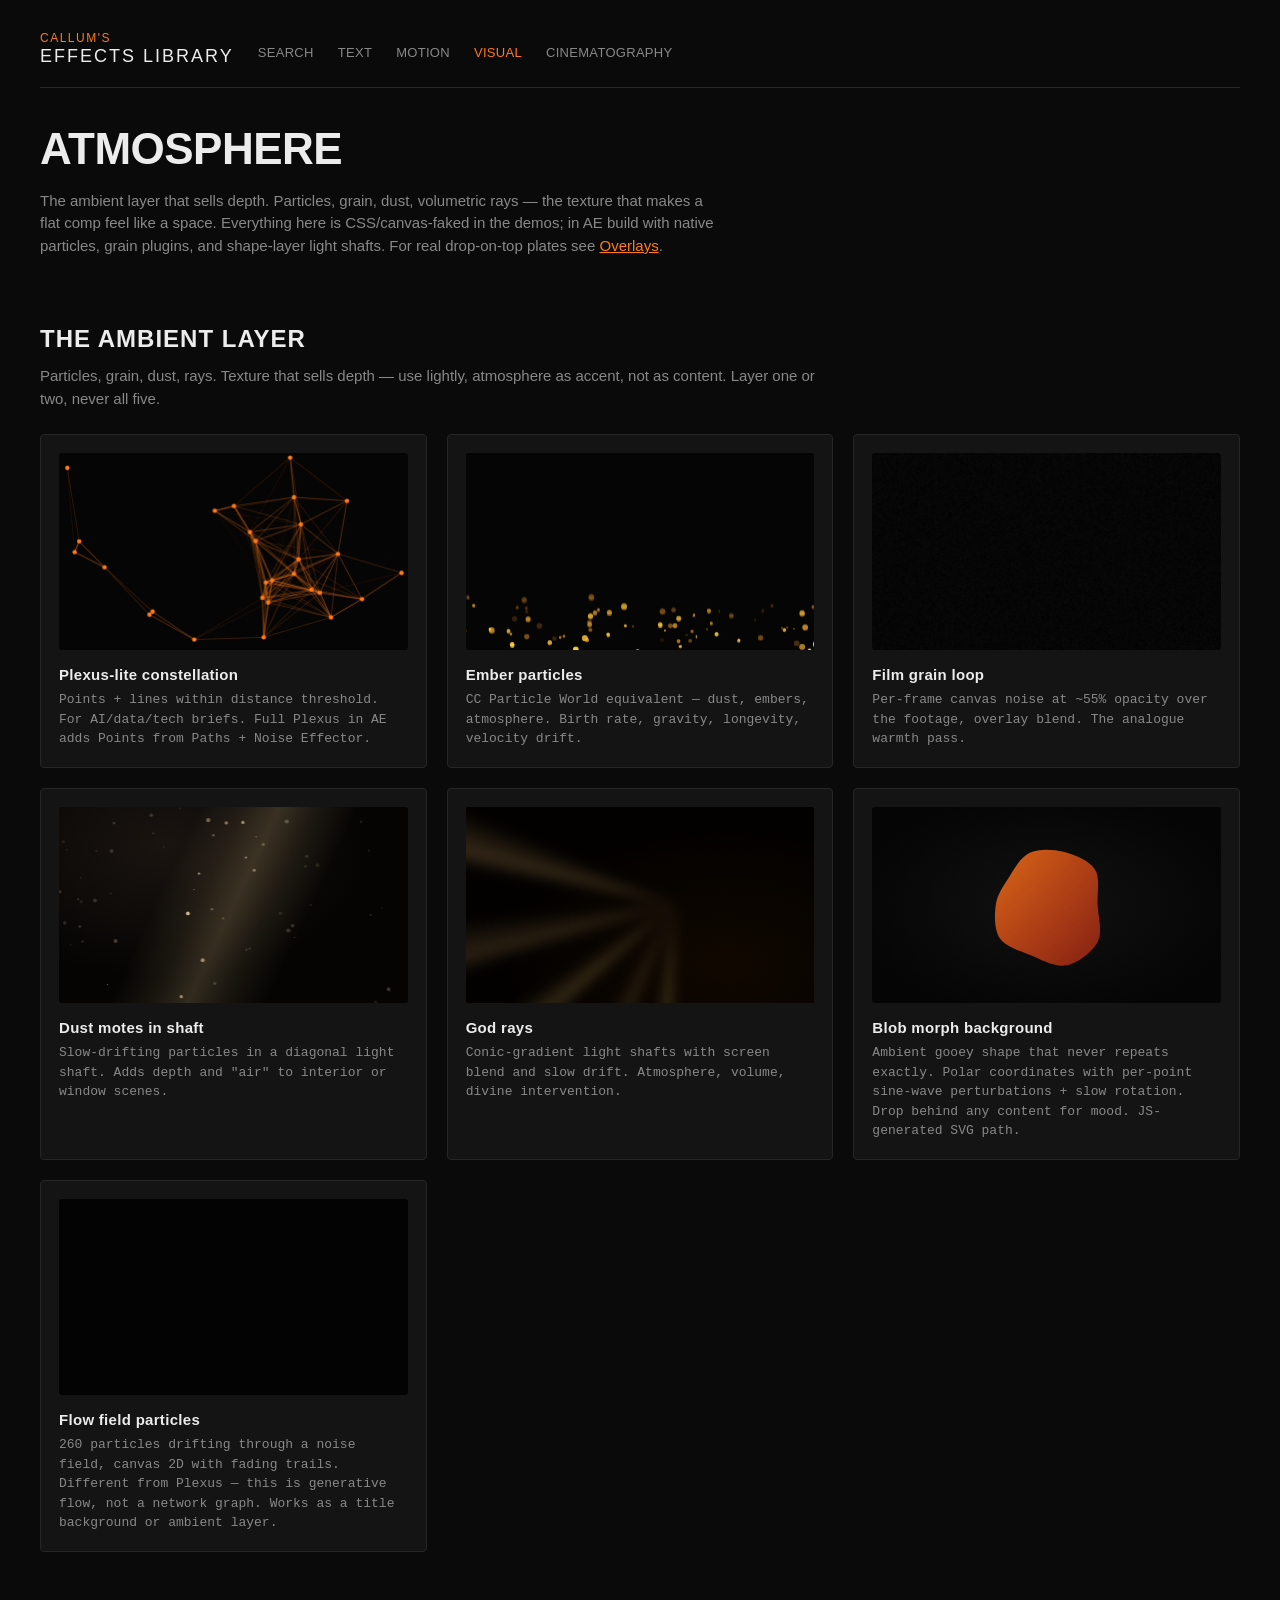
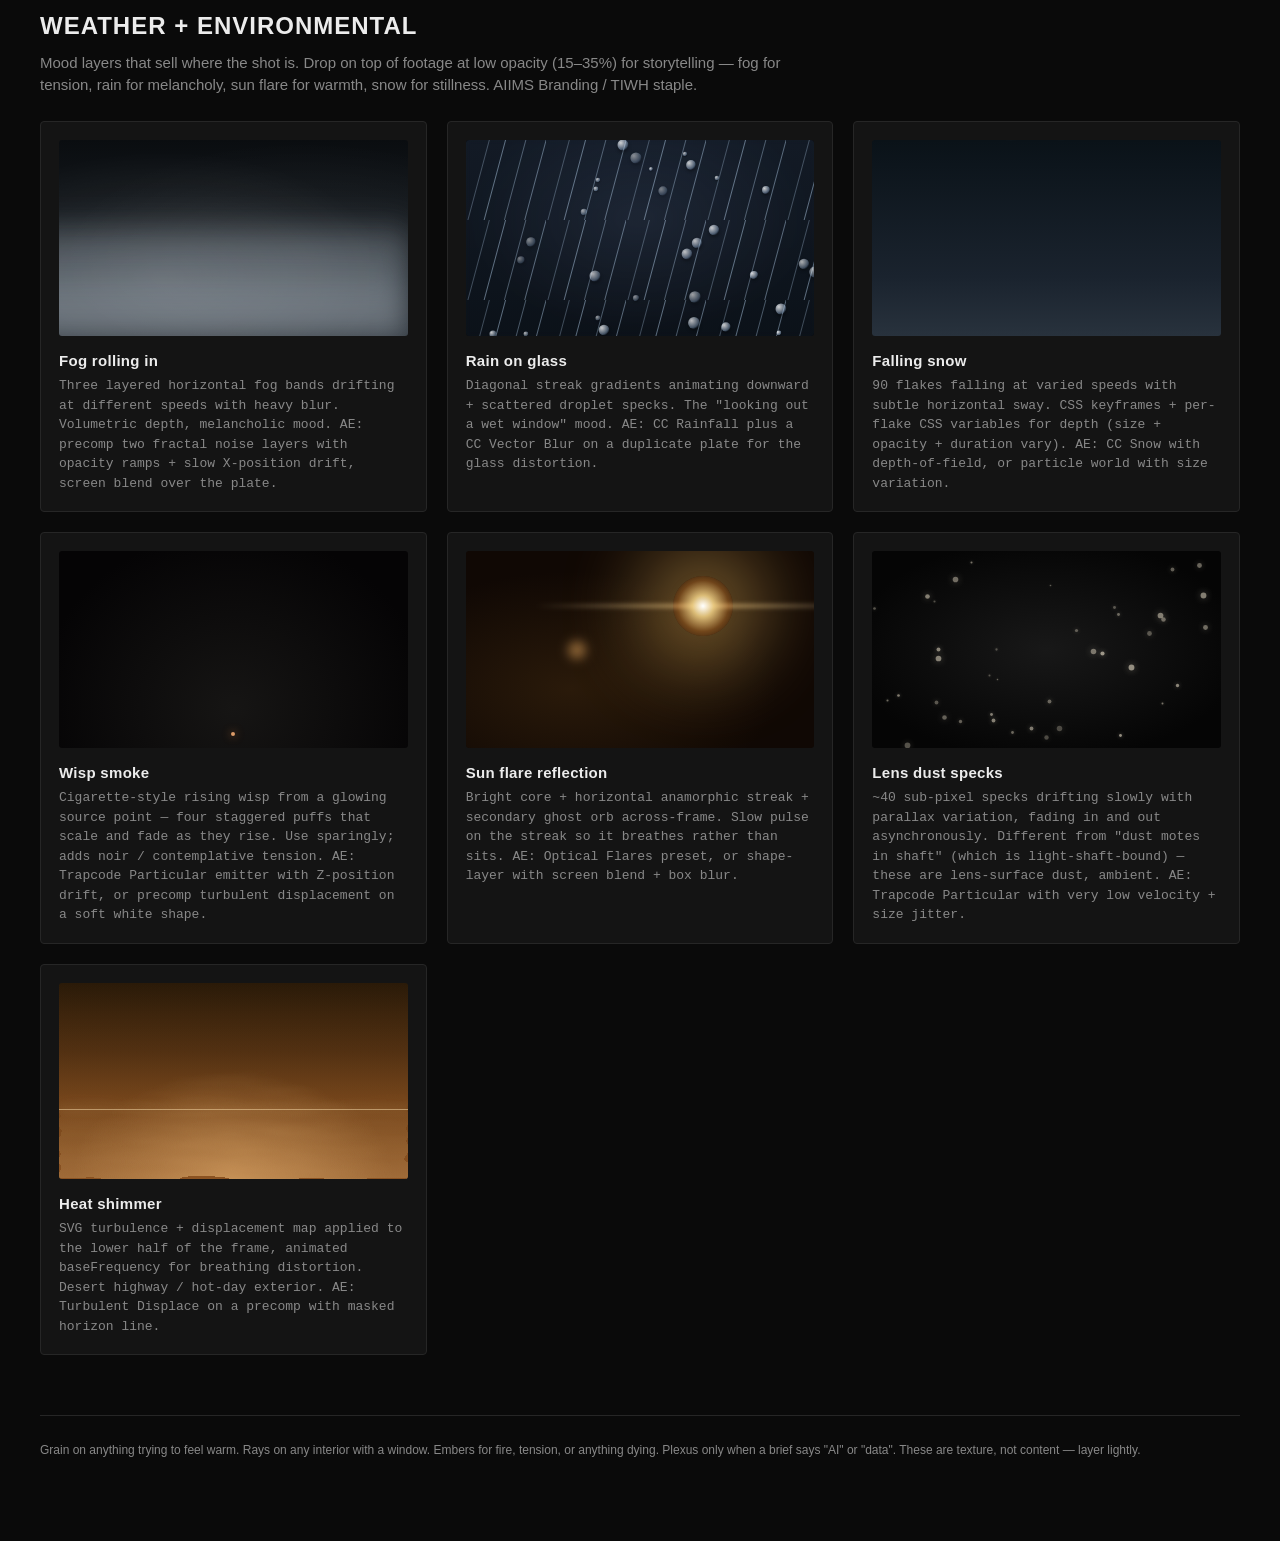
==== commit c8b52bb1: "Strip dead topnav links in public preview Adds _public-fixes.js — runs on DOM ready, removes nav lin" ====
--- a/atmosphere.html
+++ b/atmosphere.html
@@ -550,6 +550,7 @@
   <script src="lib/lazy-media.js"></script>
   <script src="lib/favorites.js"></script>
   <script src="_solo.js" defer></script>
+<script src="_public-fixes.js" defer></script>
 </head>
 <body>
 
